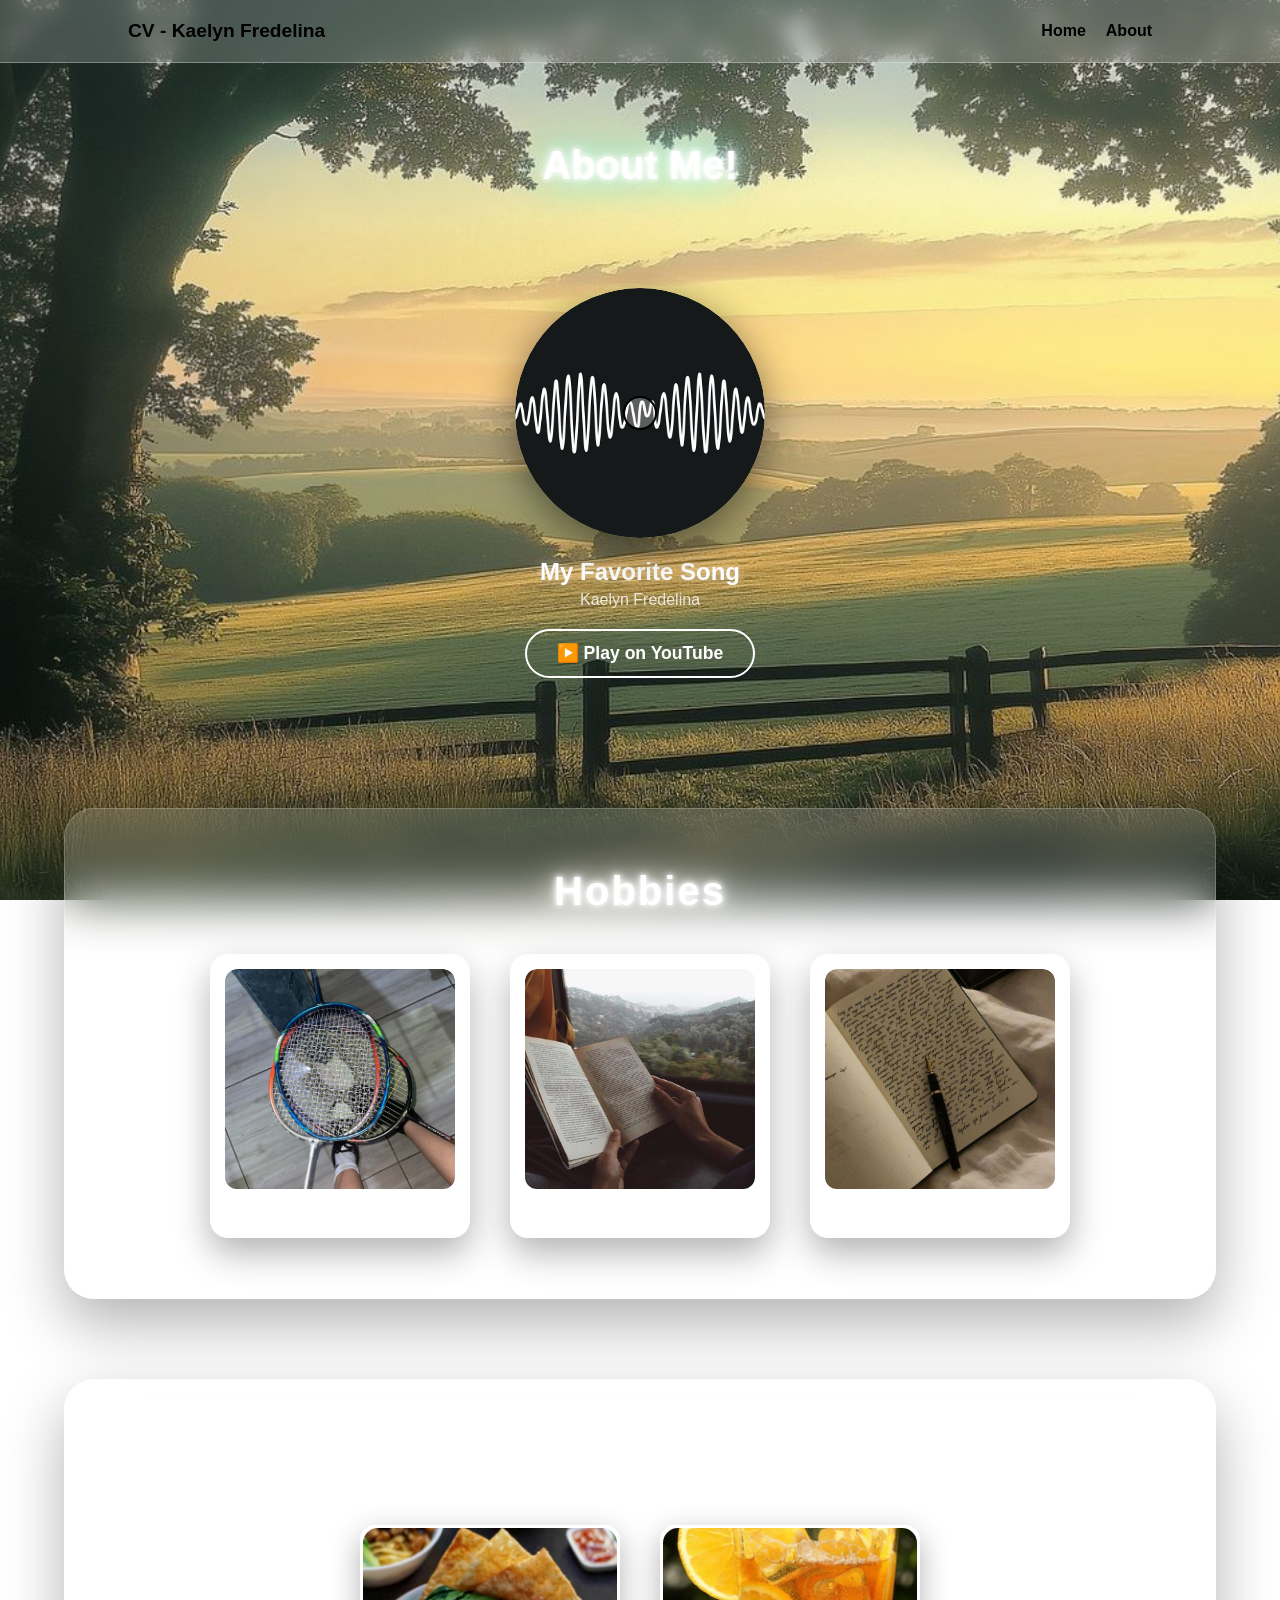
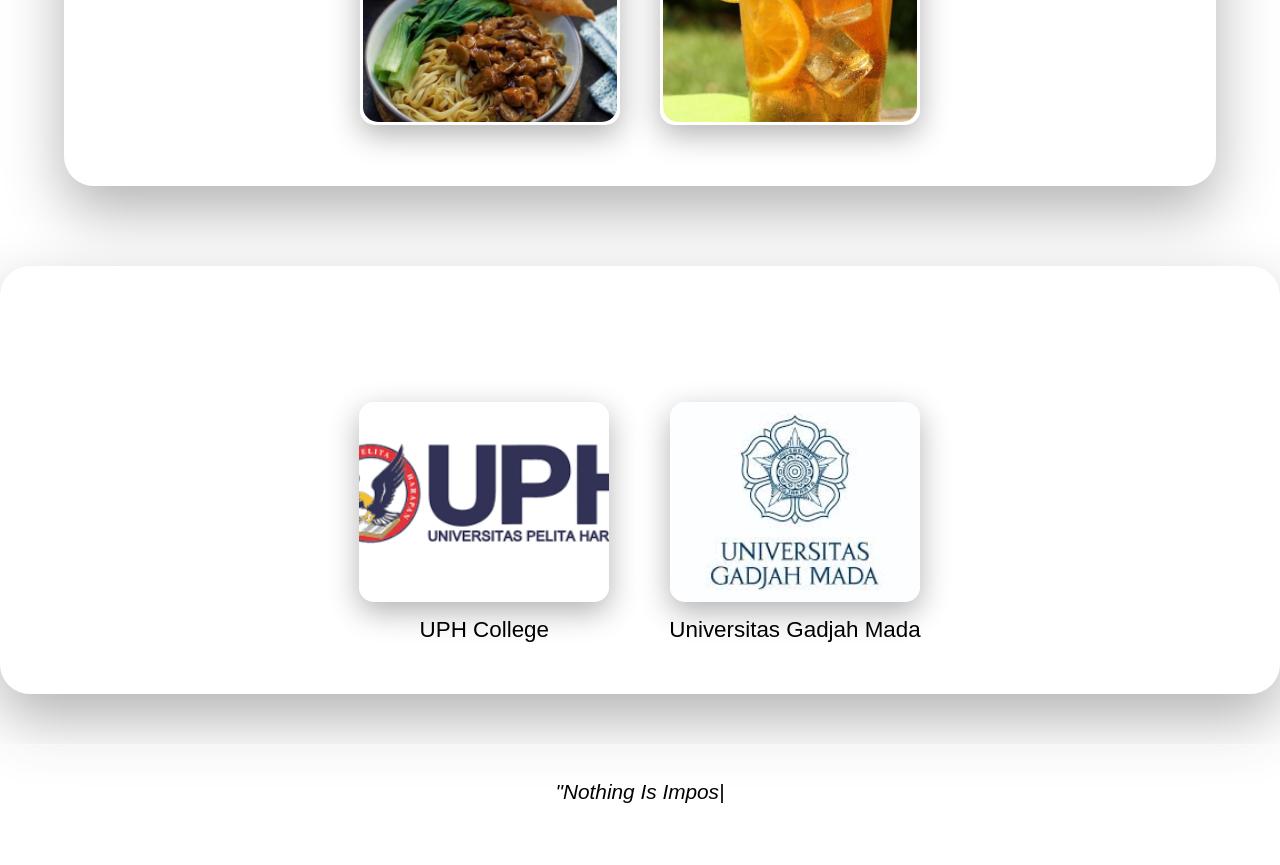
==== About.html @ 867eabfc "Add files via upload" ====
<!DOCTYPE html>
<html lang="id">
<head>
    <meta charset="UTF-8">
    <meta name="viewport" content="width=device-width, initial-scale=1.0">
    <title>About Me!</title>
    <link rel="stylesheet" href="Style-About.CSS">
</head>
<body>

    <!-- Navigasi -->
    <nav class="navbar">
        <p class="navbar-title">
            <strong>CV - Kaelyn Fredelina</strong> 
        </p>
        <div class="navbar-links">
            <ul>
                <li><a href="Home.html">Home</a></li>
                <li><a href="About.html">About</a></li>
            </ul>
        </div>
    </nav>

    <!-- Judul Neon Utama -->
    <h1 class="teks-neon">About Me!</h1>

    <!-- =========================================
         SPINNING DISC PLAYER
         ========================================= -->
    <div class="spinning-disc-container">
        <div class="spinning-disc">
            <div class="disc-inner">
                <img src="PartyAnthem.jpg" alt="Music Cover" class="disc-cover">
            </div>
        </div>
        <div class="disc-info">
            <h3>My Favorite Song</h3>
            <p>Kaelyn Fredelina</p>
        </div>
        <a href="https://youtu.be/mGUjVbsYG6E?si=wW8DSpbr6_Avvc_a" target="_blank" class="disc-link">
            <button class="play-disc-btn">▶️ Play on YouTube</button>
        </a>
    </div>

    <!-- =========================================
         HOBBIES (POLAROID)
         ========================================= -->
    <div class="glass-gallery">
        <h2 class="hobbies-title">Hobbies</h2>
        
        <div class="gallery-horizontal">
            <div class="polaroid wiggle">
                <div class="image-wrapper">
                    <img src="Badminton.jpeg" alt="Badminton">
                    <div class="overlay">
                        <h3>Sports</h3>
                        <p>Saya sangat suka bermain badminton</p>
                    </div>
                </div>
            </div>

            <div class="polaroid wiggle">
                <div class="image-wrapper">
                    <img src="Reading.jpg" alt="Reading">
                    <div class="overlay">
                        <h3>Reading</h3>
                        <p>Saya suka membaca</p>
                    </div>
                </div>
            </div>

            <div class="polaroid wiggle">
                <div class="image-wrapper">
                    <img src="Writing.jpg" alt="Writing">
                    <div class="overlay">
                        <h3>Writing</h3>
                        <p>Saya suka menulis cerita</p>
                    </div>
                </div>
            </div>
        </div>
    </div>

    <!-- =========================================
         FAVORITE FOOD AND DRINK (FLIP CARD)
         ========================================= -->
    <div class="glass-gallery">
        <h2 class="food-title">Favorite Food and Drink</h2>
        
        <div class="gallery-horizontal">
            <div class="flip-card">
                <div class="flip-card-inner">
                    <div class="flip-card-front">
                        <img src="Bakmie.jpg" alt="Bakmie">
                    </div>
                    <div class="flip-card-back">
                        <h3>Makanan</h3>
                        <p>Bakmie</p>
                    </div>
                </div>
            </div>

            <div class="flip-card">
                <div class="flip-card-inner">
                    <div class="flip-card-front">
                        <img src="LemonTea.jpg" alt="Lemon Tea">
                    </div>
                    <div class="flip-card-back">
                        <h3>Minuman</h3>
                        <p>Lemon Tea</p>
                    </div>
                </div>
            </div>
        </div>
    </div>

    <!-- =========================================
         DREAM SCHOOL (DIPERBAIKI - GAMBAR BISA DIKLIK)
         ========================================= -->
    <div class="dream-school-container">
        <h2 class="dream-school-title">Dream School</h2>
        
        <div class="dream-school-grid">
            <!-- UPH College (KIRI) -->
            <a href="https://www.uph.edu/id/" target="_blank" class="dream-school-card">
                <div class="dream-school-image">
                    <img src="UPH.png" alt="UPH College">
                </div>
                <div class="dream-school-text">
                    <h3><p style="color: black;">UPH College</p></h3>
                </div>
            </a>

            <!-- Universitas Gadjah Mada (KANAN) -->
            <a href="https://ugm.ac.id/id/" target="_blank" class="dream-school-card">
                <div class="dream-school-image">
                    <img src="UGM.jpg" alt="Universitas Gadjah Mada">
                </div>
                <div class="dream-school-text">
                    <h3>Universitas Gadjah Mada</h3>
                </div>
            </a>
        </div>
    </div>

    <!-- =========================================
         FOOTER QUOTE (DI PALING BAWAH)
         ========================================= -->
    <footer class="quote-footer">
        <div class="quote-container">
            <p class="quote-text" id="quoteText"></p>
        </div>
    </footer>

    <!-- Script Efek Bunga -->
    <script>
        document.addEventListener('mousemove', function(e) {
            const flower = document.createElement('div');
            flower.className = 'flower';
            flower.style.left = e.clientX + 'px';
            flower.style.top = e.clientY + 'px';
            const size = Math.random() * 15 + 10; 
            flower.style.width = size + 'px';
            flower.style.height = size + 'px';
            document.body.appendChild(flower);
            setTimeout(() => { flower.remove(); }, 1000);
        });

        // =========================================
        // QUOTE TYPING ANIMATION
        // =========================================
        const quoteText = document.getElementById('quoteText');
        const quote = '"Nothing Is Impossible, The Word Itself Says I\'m Possible!" - By Audrey Hepburn';
        let index = 0;

        function typeQuote() {
            if (index < quote.length) {
                quoteText.textContent += quote.charAt(index);
                index++;
                setTimeout(typeQuote, 50);
            }
        }

        window.addEventListener('load', () => {
            setTimeout(typeQuote, 1000);
        });
    </script>

</body>
</html>
---- Style-About.CSS ----
/* =========================================
   1. RESET & GLOBAL
   ========================================= */
/* =========================================
   1. RESET & GLOBAL
   ========================================= */
* {
    margin: 0;
    padding: 0;
    box-sizing: border-box;
    font-family: 'Arial', sans-serif;
}

body {
    background-image: url("BG.jpg");
    background-size: cover;
    background-position: center;
    background-attachment: fixed;
    color: #000;
    min-height: 100vh;
}

/* =========================================
   2. NAVBAR
   ========================================= */
.navbar {
    display: flex;
    justify-content: space-between;
    align-items: center;
    padding: 20px 10%;
    background: rgba(255, 255, 255, 0.2);
    backdrop-filter: blur(10px);
    -webkit-backdrop-filter: blur(10px);
    position: sticky;
    top: 0;
    z-index: 100;
    border-bottom: 1px solid rgba(255, 255, 255, 0.3);
}

.navbar-title {
    color: #000;
    font-size: 1.2rem;
    font-weight: bold;
}

.navbar-links ul {
    display: flex;
    list-style: none;
    gap: 20px;
}

.navbar-links ul li a {
    text-decoration: none;
    color: #000;
    font-weight: 600;
    transition: 0.3s;
}

.navbar-links ul li a:hover {
    color: #555;
    text-shadow: 0 0 5px rgba(0,0,0,0.5);
}

/* =========================================
   3. JUDUL NEON (PUTIH)
   ========================================= */
.teks-neon {
    color: #fff;
    font-family: sans-serif;
    font-size: 40px;
    text-shadow: 0 0 5px #fff, 0 0 10px #fff, 0 0 20px #fff, 0 0 40px #0ff;
    text-align: center;
    margin-top: 80px;
}

/* =========================================
   4. JUDUL HOBBIES & FOOD (PUTIH NEON)
   ========================================= */
.hobbies-title,
.food-title {
    color: #fff;
    font-size: 40px;
    text-align: center;
    margin-bottom: 40px;
    font-weight: bold;
    letter-spacing: 2px;
    text-shadow: 
        0 0 5px #fff,
        0 0 10px #fff,
        0 0 20px #fff,
        0 0 40px #fff;
}

/* =========================================
   5. GLASS GALLERY
   ========================================= */
.glass-gallery {
    width: 90%;
    margin: 80px auto;
    padding: 60px;
    border-radius: 30px;
    background: rgba(255, 255, 255, 0.15);
    backdrop-filter: blur(25px);
    -webkit-backdrop-filter: blur(25px);
    border: 1px solid rgba(255, 255, 255, 0.2);
    box-shadow: 0 25px 60px rgba(0, 0, 0, 0.3);
}

.gallery-horizontal {
    display: flex;
    justify-content: center;
    gap: 40px;
    flex-wrap: wrap;
}

/* =========================================
   6. POLAROID CARD (HOBBIES)
   ========================================= */
.polaroid {
    background: white;
    padding: 15px 15px 45px 15px;
    border-radius: 18px;
    box-shadow: 0 15px 35px rgba(0, 0, 0, 0.3);
    width: 260px;
    transition: 0.4s ease;
    animation: wiggle 3s ease-in-out infinite;
    position: relative;
}

.polaroid:hover {
    transform: translateY(-15px) scale(1.1) rotate(1deg);
    box-shadow: 0 35px 70px rgba(0, 0, 0, 0.5);
}

.image-wrapper {
    position: relative;
    overflow: hidden;
    border-radius: 12px;
}

.image-wrapper img {
    width: 100%;
    height: 220px;
    object-fit: cover;
    border-radius: 12px;
    transition: 0.4s ease;
}

.polaroid:hover .image-wrapper img {
    transform: scale(1.15);
    filter: brightness(0.6);
}

.overlay {
    position: absolute;
    inset: 0;
    background: rgba(0, 0, 0, 0.6);
    color: white;
    display: flex;
    flex-direction: column;
    justify-content: center;
    align-items: center;
    text-align: center;
    opacity: 0;
    transition: 0.4s ease;
    padding: 20px;
    border-radius: 12px;
}

.polaroid:hover .overlay {
    opacity: 1;
}

/* =========================================
   7. FLIP CARD (FOOD & DRINK)
   ========================================= */
.flip-card {
    background-color: transparent;
    width: 260px;
    height: 200px;
    perspective: 1000px;
    cursor: pointer;
}

.flip-card-inner {
    position: relative;
    width: 100%;
    height: 100%;
    text-align: center;
    transition: transform 0.8s;
    transform-style: preserve-3d;
}

.flip-card:hover .flip-card-inner {
    transform: rotateY(180deg);
}

.flip-card-front,
.flip-card-back {
    position: absolute;
    width: 100%;
    height: 100%;
    -webkit-backface-visibility: hidden;
    backface-visibility: hidden;
    border-radius: 15px;
    display: flex;
    justify-content: center;
    align-items: center;
    box-shadow: 0 10px 30px rgba(0, 0, 0, 0.3);
}

.flip-card-front {
    background: transparent;
    border: 3px solid rgba(255, 255, 255, 0.5);
}

.flip-card-front img {
    width: 100%;
    height: 100%;
    object-fit: cover;
    border-radius: 15px;
}

.flip-card-back {
    background: linear-gradient(135deg, #6A2C70, #8B478F);
    color: white;
    border: 3px solid #6A2C70;
    transform: rotateY(180deg);
    padding: 20px;
}

.flip-card-back h3 {
    font-size: 1.5rem;
    margin-bottom: 10px;
}

.flip-card-back p {
    font-size: 1rem;
}

/* =========================================
   8. SPINNING DISC PLAYER (HANYA 1)
   ========================================= */
.spinning-disc-container {
    display: flex;
    flex-direction: column;
    align-items: center;
    justify-content: center;
    padding: 50px 10%;
    margin-top: 50px;
}

.spinning-disc {
    width: 250px;
    height: 250px;
    border-radius: 50%;
    position: relative;
    animation: spin 10s linear infinite;
    cursor: pointer;
    box-shadow: 0 10px 40px rgba(0, 0, 0, 0.5);
    transition: 0.3s;
}

.spinning-disc:hover {
    animation-play-state: paused;
    transform: scale(1.05);
}

.disc-inner {
    width: 100%;
    height: 100%;
    border-radius: 50%;
    overflow: hidden;
    position: relative;
}

.disc-cover {
    width: 100%;
    height: 100%;
    object-fit: cover;
    border-radius: 50%;
}

/* Lubang tengah disc */
.disc-inner::after {
    content: '';
    position: absolute;
    top: 50%;
    left: 50%;
    transform: translate(-50%, -50%);
    width: 30px;
    height: 30px;
    background: rgba(255, 255, 255, 0.3);
    border-radius: 50%;
    border: 2px solid #000;
}

.disc-info {
    margin-top: 20px;
    text-align: center;
    color: white;
}

.disc-info h3 {
    font-size: 1.5rem;
    margin-bottom: 5px;
    text-shadow: 0 0 10px rgba(255, 255, 255, 0.5);
}

.disc-info p {
    font-size: 1rem;
    opacity: 0.8;
}

.disc-link {
    margin-top: 20px;
}

/* =========================================
   9. TOMBOL PLAY (TRANSPARAN + WHITE BORDER)
   ========================================= */
.play-disc-btn {
    background-color: transparent;
    color: white;
    border: 2px solid white;
    padding: 12px 30px;
    font-size: 1.1rem;
    border-radius: 25px;
    cursor: pointer;
    transition: 0.3s;
    font-weight: bold;
    box-shadow: none;
}

.play-disc-btn:hover {
    background-color: rgba(255, 255, 255, 0.2);
    border-color: white;
    transform: rotate(5deg) scale(1.1);
    box-shadow: none;
}

.play-disc-btn:active {
    transform: rotate(2deg) scale(0.95);
}

/* =========================================
   10. ANIMASI PUTAR 360°
   ========================================= */
@keyframes spin {
    0% {
        transform: rotate(0deg);
    }
    100% {
        transform: rotate(360deg);
    }
}

/* =========================================
   11. ANIMASI WIGGLE
   ========================================= */
@keyframes wiggle {
    0% { transform: rotate(0deg) translateY(0px); }
    20% { transform: rotate(3deg) translateY(-5px); }
    40% { transform: rotate(-3deg) translateY(5px); }
    60% { transform: rotate(2deg) translateY(-4px); }
    80% { transform: rotate(-2deg) translateY(4px); }
    100% { transform: rotate(0deg) translateY(0px); }
}

/* =========================================

/* =========================================
   12. DREAM SCHOOL (BLUR OVERLAY SEPARATOR)
   ========================================= */
.dream-school-container {
    display: flex;
    flex-direction: column;
    align-items: center;
    justify-content: center;
    padding: 50px 10%;
    margin-top: 50px;
    margin-bottom: 50px;
    
    /* BOX BLUR SEBAGAI OVERLAY/SEPARATOR */
    background: rgba(255, 255, 255, 0.15);
    backdrop-filter: blur(25px);
    -webkit-backdrop-filter: blur(25px);
    border: 1px solid rgba(255, 255, 255, 0.2);
    border-radius: 30px;
    box-shadow: 0 25px 60px rgba(0, 0, 0, 0.3);
}

.dream-school-title {
    color: #fff;
    font-size: 40px;
    text-align: center;
    margin-bottom: 40px;
    font-weight: bold;
    letter-spacing: 2px;
    text-shadow: 
        0 0 5px #fff,
        0 0 10px #fff,
        0 0 20px #fff,
        0 0 40px #fff;
}

.dream-school-grid {
    display: flex;
    justify-content: center;
    gap: 60px;
    flex-wrap: wrap;
}

/* =========================================
   GAMBAR DI DALAM BLUR OVERLAY
   ========================================= */
.dream-school-card {
    text-decoration: none;
    color: inherit;
    transition: 0.3s;
    cursor: pointer;
    display: flex;
    flex-direction: column;
    align-items: center;
}

.dream-school-card:hover {
    transform: translateY(-10px);
}

/* GAMBAR TANPA BOX (LANGSUNG DI ATAS BLUR) */
.dream-school-image {
    width: 250px;
    height: 200px;
    border-radius: 15px;
    overflow: hidden;
    box-shadow: 0 10px 30px rgba(0, 0, 0, 0.3);
    margin-bottom: 15px;
    position: relative;
    transition: 0.3s;
}

.dream-school-image img {
    width: 100%;
    height: 100%;
    object-fit: cover;
    border-radius: 15px;
    transition: 0.3s;
}

/* EFEK NEON HOVER */
.dream-school-card:hover .dream-school-image {
    box-shadow: 
        0 0 20px rgba(255, 255, 255, 0.5),
        0 0 40px rgba(255, 255, 255, 0.3),
        0 0 60px rgba(255, 255, 255, 0.2);
}

.dream-school-card:hover .dream-school-image img {
    transform: scale(1.1);
}

/* Cursor pointer pada gambar */
.dream-school-image {
    cursor: pointer;
}

.dream-school-text {
    text-align: center;
}

.dream-school-text h3 {
    font-size: 1.4rem;
    font-weight: normal;
    margin: 0;
    transition: 0.3s;
}

/* UPH - Warna Hijau */
.dream-school-card:nth-child(1) .dream-school-text h3 {
    color: #1DB954;
}

/* UGM - Warna Hitam */
.dream-school-card:nth-child(2) .dream-school-text h3 {
    color: #000;
}

/* =========================================
   13. FOOTER QUOTE
   ========================================= */
.quote-footer {
    background: rgba(255, 255, 255, 0.2);
    backdrop-filter: blur(10px);
    -webkit-backdrop-filter: blur(10px);
    padding: 30px 10%;
    text-align: center;
    border-top: 1px solid rgba(255, 255, 255, 0.3);
    margin-top: 50px;
}

.quote-container {
    max-width: 800px;
    margin: 0 auto;
}

.quote-text {
    font-family: 'Arial', sans-serif;
    font-size: 1.3rem;
    font-style: italic;
    font-weight: normal;
    color: #000;
    line-height: 1.6;
    min-height: 60px;
}

.quote-text::after {
    content: '|';
    animation: blink 0.7s infinite;
}

@keyframes blink {
    0%, 50% { opacity: 1; }
    51%, 100% { opacity: 0; }
}

/* =========================================
   14. RESPONSIVE (HP)
   ========================================= */
@media (max-width: 768px) {
    .navbar {
        flex-direction: column;
        padding: 15px;
    }
    
    .navbar-links ul {
        margin-top: 10px;
        gap: 15px;
    }

    .teks-neon {
        font-size: 2rem;
        margin-top: 60px;
    }

    .hobbies-title,
    .food-title {
        font-size: 30px;
        margin-bottom: 30px;
    }

    .glass-gallery {
        padding: 30px;
        width: 95%;
    }

    .gallery-horizontal {
        flex-direction: column;
        align-items: center;
    }

    .polaroid {
        width: 100%;
        max-width: 300px;
    }

    .flip-card {
        width: 100%;
        max-width: 300px;
    }

    .spinning-disc {
        width: 200px;
        height: 200px;
    }

    .disc-info h3 {
        font-size: 1.2rem;
    }

    .disc-info p {
        font-size: 0.9rem;
    }

    .play-disc-btn {
        padding: 10px 20px;
        font-size: 1rem;
    }

    .dream-school-container {
        padding: 40px 5%;
        margin-top: 40px;
        margin-bottom: 40px;
    }

    .dream-school-title {
        font-size: 30px;
        margin-bottom: 30px;
    }

    .dream-school-grid {
        gap: 30px;
    }

    .dream-school-image {
        width: 180px;
        height: 150px;
    }

    .dream-school-text h3 {
        font-size: 1.2rem;
    }

    .quote-footer {
        padding: 20px 5%;
    }

    .quote-text {
        font-size: 1.1rem;
    }
}

/* =========================================
   13. RESPONSIVE (HP)
   ========================================= */
@media (max-width: 768px) {
    .navbar {
        flex-direction: column;
        padding: 15px;
    }
    
    .navbar-links ul {
        margin-top: 10px;
        gap: 15px;
    }

    .teks-neon {
        font-size: 2rem;
        margin-top: 60px;
    }

    .hobbies-title,
    .food-title {
        font-size: 30px;
        margin-bottom: 30px;
    }

    .glass-gallery {
        padding: 30px;
        width: 95%;
    }

    .gallery-horizontal {
        flex-direction: column;
        align-items: center;
    }

    .polaroid {
        width: 100%;
        max-width: 300px;
    }

    .flip-card {
        width: 100%;
        max-width: 300px;
    }

    .spinning-disc {
        width: 200px;
        height: 200px;
    }

    .disc-info h3 {
        font-size: 1.2rem;
    }

    .disc-info p {
        font-size: 0.9rem;
    }

    .play-disc-btn {
        padding: 10px 20px;
        font-size: 1rem;
    }

    .quote-footer {
        padding: 20px 5%;
    }

    .quote-text {
        font-size: 1.1rem;
    }
}
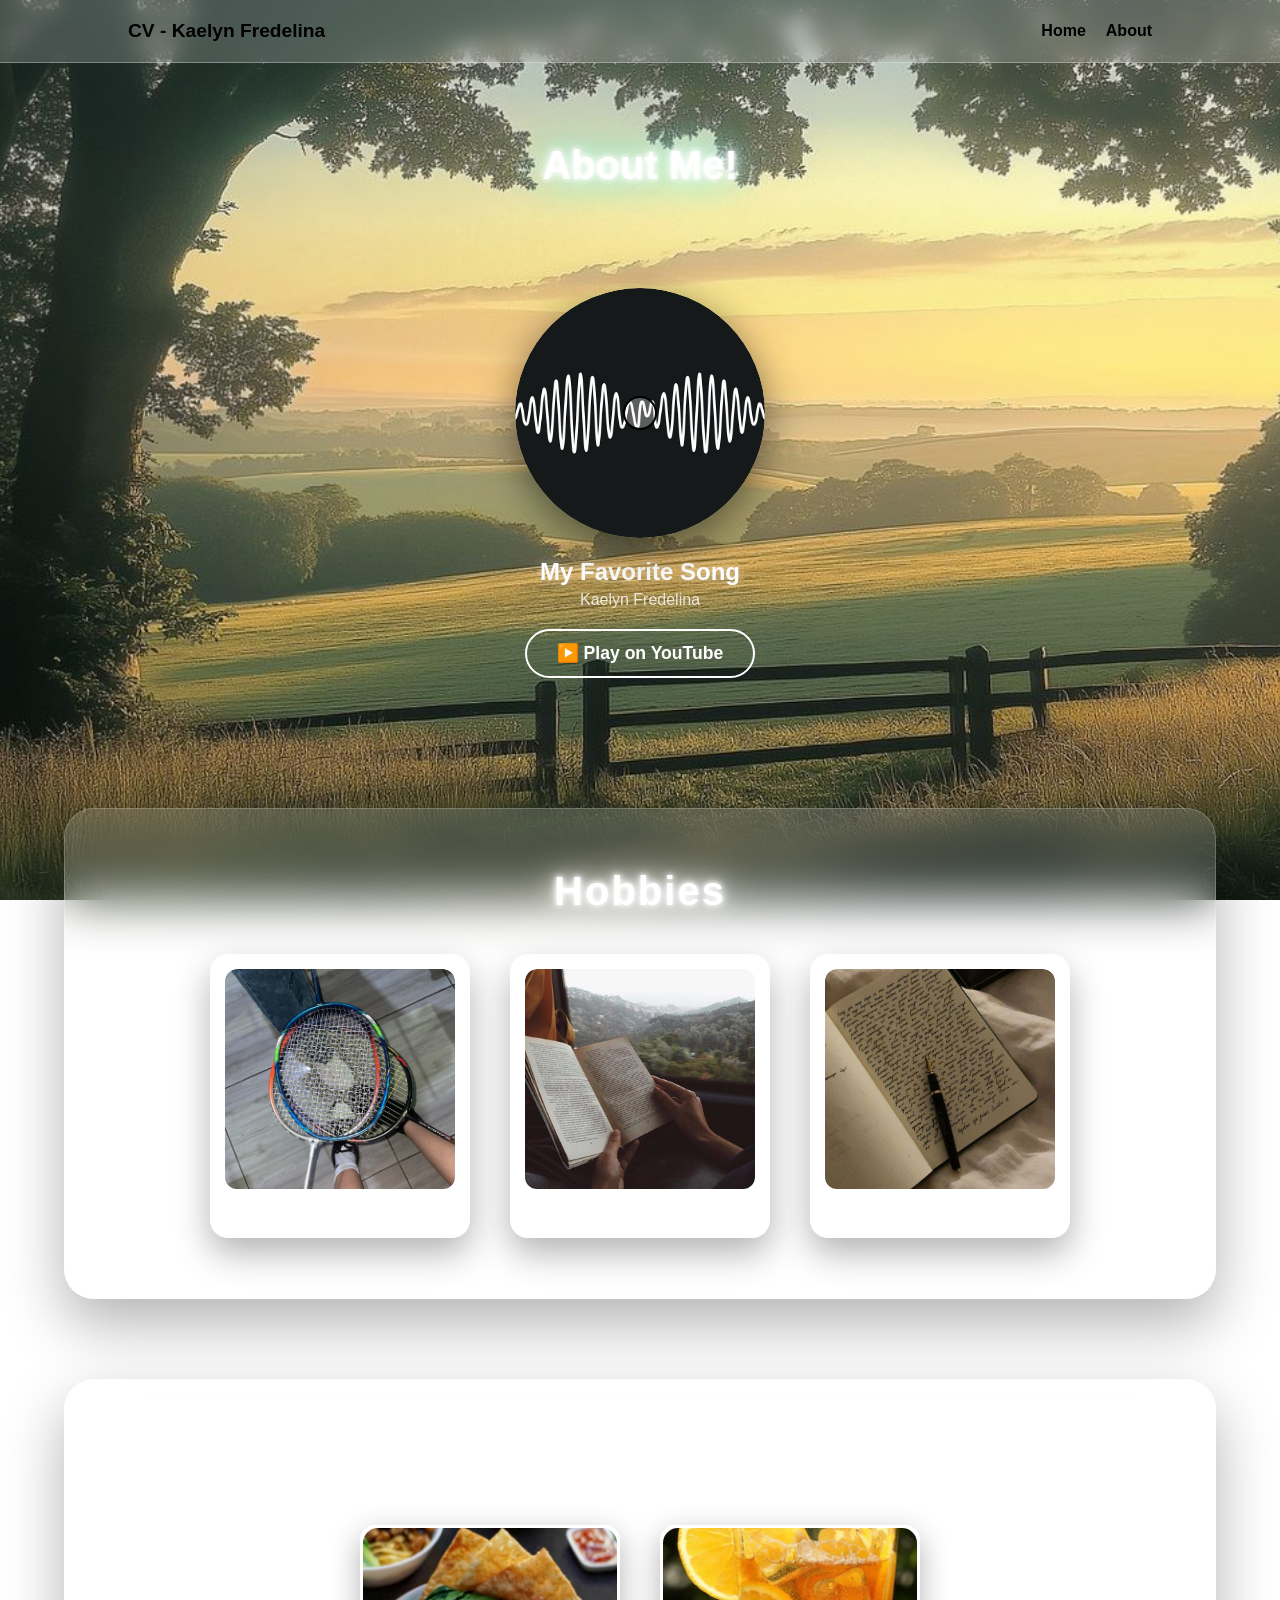
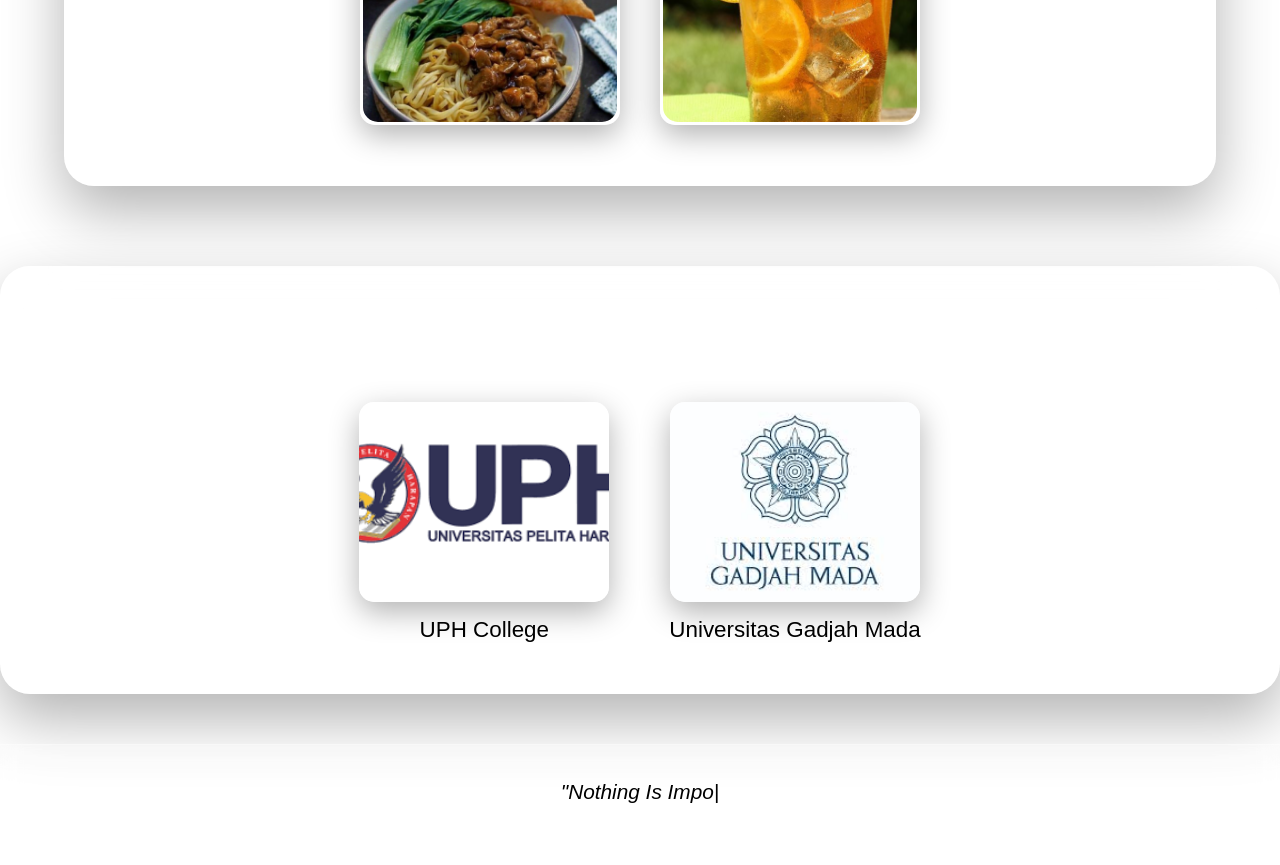
==== commit ed5aedab: "Update About.html" ====
--- a/About.html
+++ b/About.html
@@ -15,7 +15,7 @@
         </p>
         <div class="navbar-links">
             <ul>
-                <li><a href="Home.html">Home</a></li>
+                <li><a href="index.html">Home</a></li>
                 <li><a href="About.html">About</a></li>
             </ul>
         </div>
@@ -187,4 +187,5 @@
     </script>
 
 </body>
-</html>+
+</html>
